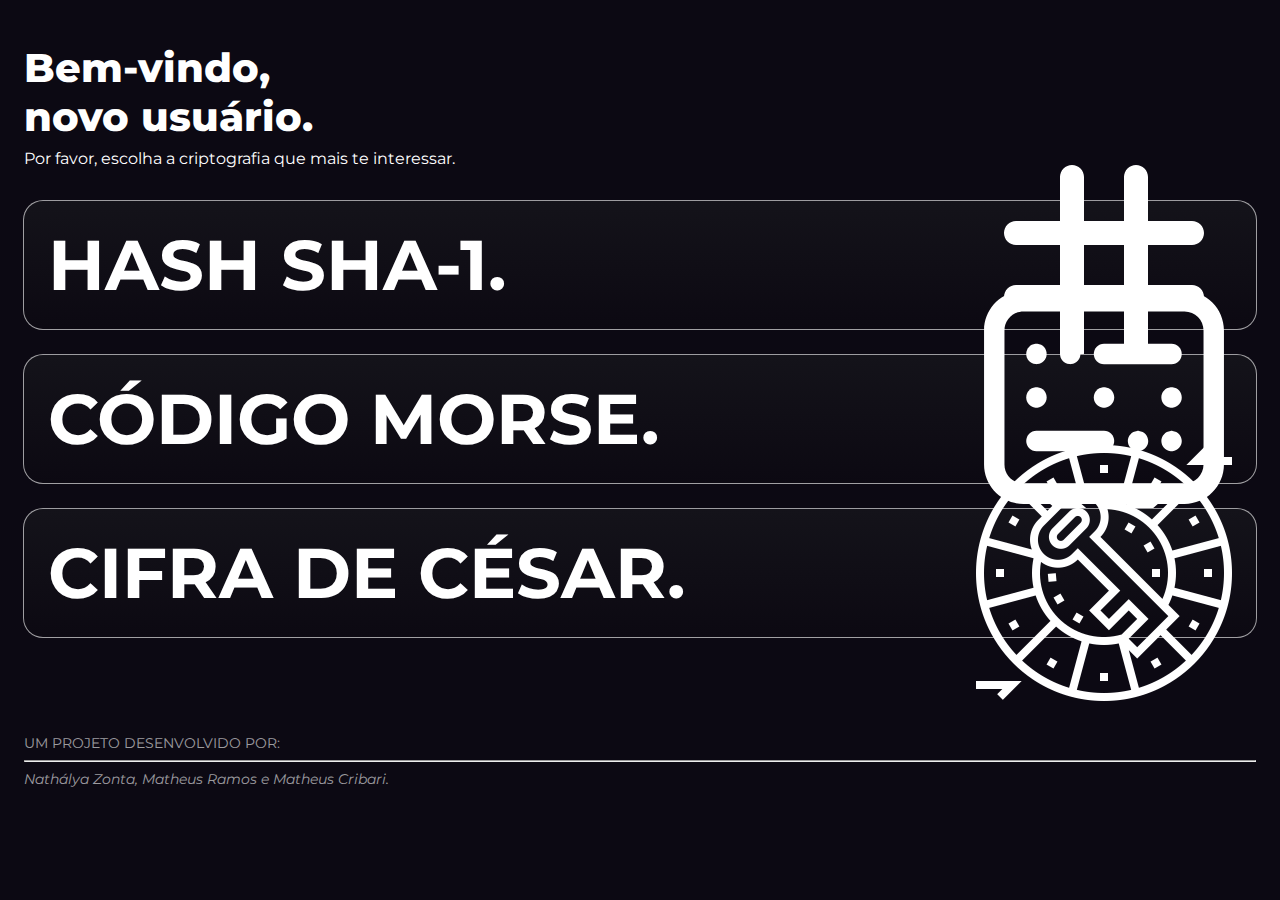
==== Menu/index.html @ c82b6789 "initial commit" ====
<!DOCTYPE html>
<html lang="en">
<head>
    <meta charset="UTF-8">
    <meta name="viewport" content="width=device-width, initial-scale=1.0">
    <title>Conversor — Projeto Integrador.</title>
    <link rel="icon" type="image/x-icon" href="./imgs/favicon.png">

    <link rel="stylesheet" href="style.css">
</head>
<body>

    <header>
      <h1 class="title">Bem-vindo,<br>novo usuário.</h1>
      <p class="subtitle">Por favor, escolha a criptografia que mais te interessar.</p>
    </header>

    <main>
      <div class="darkbutton">
        <a href="../Hash/hash.html">
        <div class="innerbutton">
          <h4>HASH SHA-1.</h4>
          <img src="./imgs/hash.svg" alt="Hash symbol" class="icon">
        </div>
        </a>
      </div>

      <div class="darkbutton">
        <a href="../MorseCode/morsecode.html">
        <div class="innerbutton">
          <h4>CÓDIGO MORSE.</h4>
          <img src="./imgs/morse.svg" alt="Hash symbol" class="icon">
        </div>
        </a>
      </div>

      <div class="darkbutton">
        <a href="../CaesarCipher/caesar.html">
        <div class="innerbutton">
          <h4>CIFRA DE CÉSAR.</h4>
          <img src="./imgs/caesar.svg" alt="Hash symbol" class="icon">
        </div>
        </a>
      </div>
    </main> 
    
    <footer>
      <h6>UM PROJETO DESENVOLVIDO POR:</h6>
      <hr>
      <p class="names">Nathálya Zonta, Matheus Ramos e Matheus Cribari.</p>
    </footer>

</body>
</html>
---- Menu/style.css ----
@import url('https://fonts.googleapis.com/css2?family=Montserrat:ital,wght@0,100..900;1,100..900&display=swap');

* {
    font-family: "Montserrat";
    text-decoration: none;

    -webkit-user-select: none;
    -ms-user-select: none;
    user-select: none;

    -webkit-tap-highlight-color: transparent;
}
    
body {
    background-color: #0c0913;
    padding: 0.5rem 1rem 0 1rem;
}

.title {
    color: white;
    font-size: 2.5rem;
    font-weight: 800;
    margin-bottom: 0;
}

.subtitle {
    color: white;
    margin: 0.5rem 0 0 0;
    width: 100%;
    font-size: rem;
}

main {
    display: flex;
    align-items: center;
    justify-content: center;
    flex-direction: column;

    margin: 2rem 0 0 0;

    display: flex;
    flex-direction: column;
    gap: 1.5rem;

    font-size: 5.5vw;
    font-weight: 800;
}

.darkbutton{
    background-image: linear-gradient(to bottom, #14131a, #0c0912);
    border: 1px solid rgba(255, 255, 255, 0.6);
    border-radius: 20px;

    width: 100%;
    height: 8rem;
}

.darkbutton:hover {
    border: 1px solid white;
    transition: 500ms;
}

.innerbutton {
    height: 100%;
    display: flex;
    align-items: center;
    justify-content: space-between;
    padding: 0 1.5rem 0 1.5rem;
    color: white;
}

.icon {
    width: 20vw;
}

footer {
    margin: 6rem 0 2rem 0;
}

h6 {
    color: rgba(255, 255, 255, 0.6);
    font-size: 0.9rem;
    font-weight: 400;   
    margin: 0;
}

.names {
    font-size: 0.9rem;
    font-style: italic;
    color: rgba(255, 255, 255, 0.6);
    margin: 0.5rem 0 0 0;
}
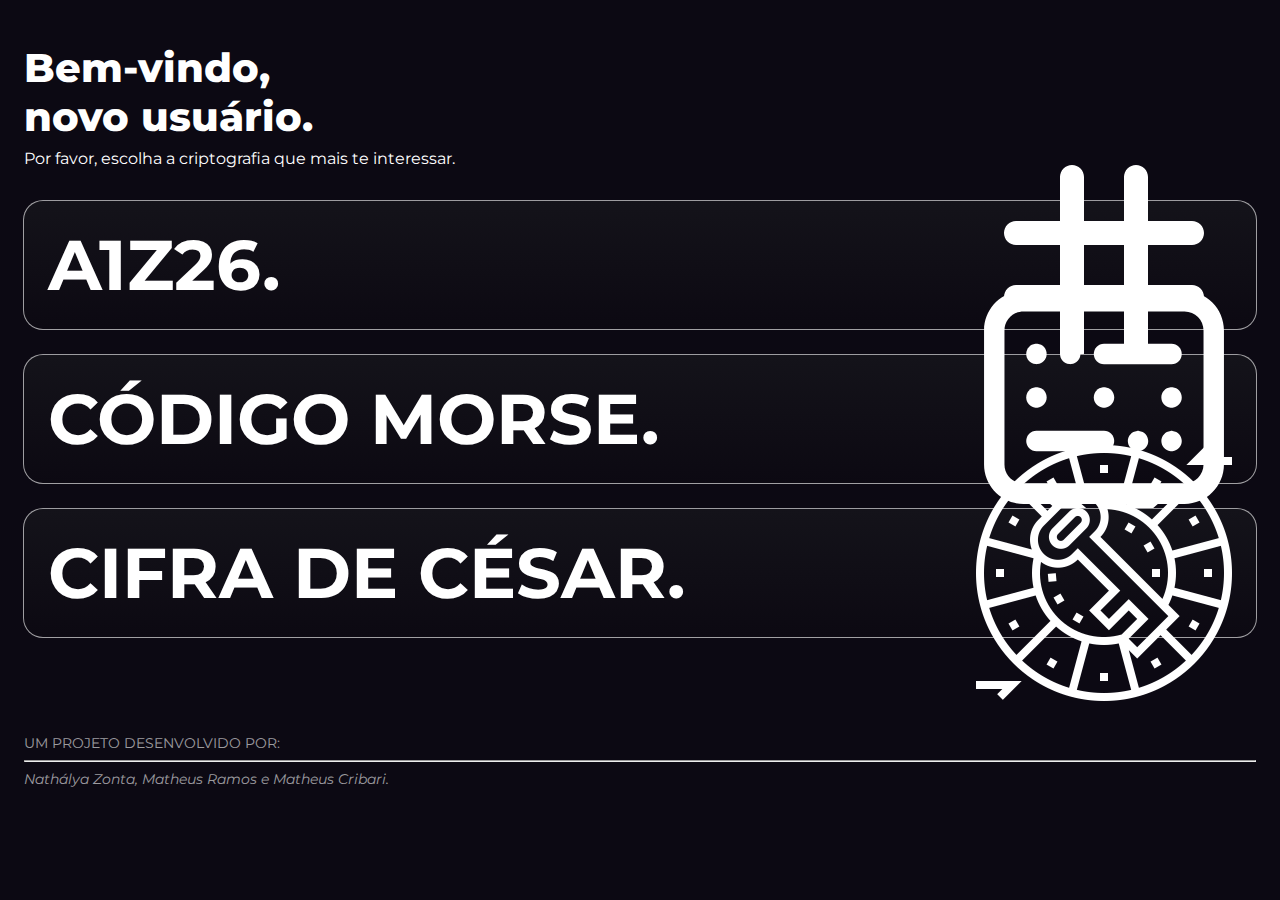
==== commit bc01bb99: "fixing" ====
--- a/Menu/index.html
+++ b/Menu/index.html
@@ -4,7 +4,7 @@
     <meta charset="UTF-8">
     <meta name="viewport" content="width=device-width, initial-scale=1.0">
     <title>Conversor — Projeto Integrador.</title>
-    <link rel="icon" type="image/x-icon" href="./imgs/favicon.png">
+    <link rel="icon" type="image/x-icon" href="../Images/favicon.png">
 
     <link rel="stylesheet" href="style.css">
 </head>
@@ -17,10 +17,10 @@
 
     <main>
       <div class="darkbutton">
-        <a href="../Hash/hash.html">
+        <a href="../A1Z26/a1z46.html">
         <div class="innerbutton">
-          <h4>HASH SHA-1.</h4>
-          <img src="./imgs/hash.svg" alt="Hash symbol" class="icon">
+          <h4>A1Z26.</h4>
+          <img src="../Images/a1z26.svg" alt="A1Z26 symbol" class="icon">
         </div>
         </a>
       </div>
@@ -29,7 +29,7 @@
         <a href="../MorseCode/morsecode.html">
         <div class="innerbutton">
           <h4>CÓDIGO MORSE.</h4>
-          <img src="./imgs/morse.svg" alt="Hash symbol" class="icon">
+          <img src="../Images/morse.svg" alt="Morse symbol" class="icon">
         </div>
         </a>
       </div>
@@ -38,7 +38,7 @@
         <a href="../CaesarCipher/caesar.html">
         <div class="innerbutton">
           <h4>CIFRA DE CÉSAR.</h4>
-          <img src="./imgs/caesar.svg" alt="Hash symbol" class="icon">
+          <img src="../Images/caesar.svg" alt="caesar symbol" class="icon">
         </div>
         </a>
       </div>
